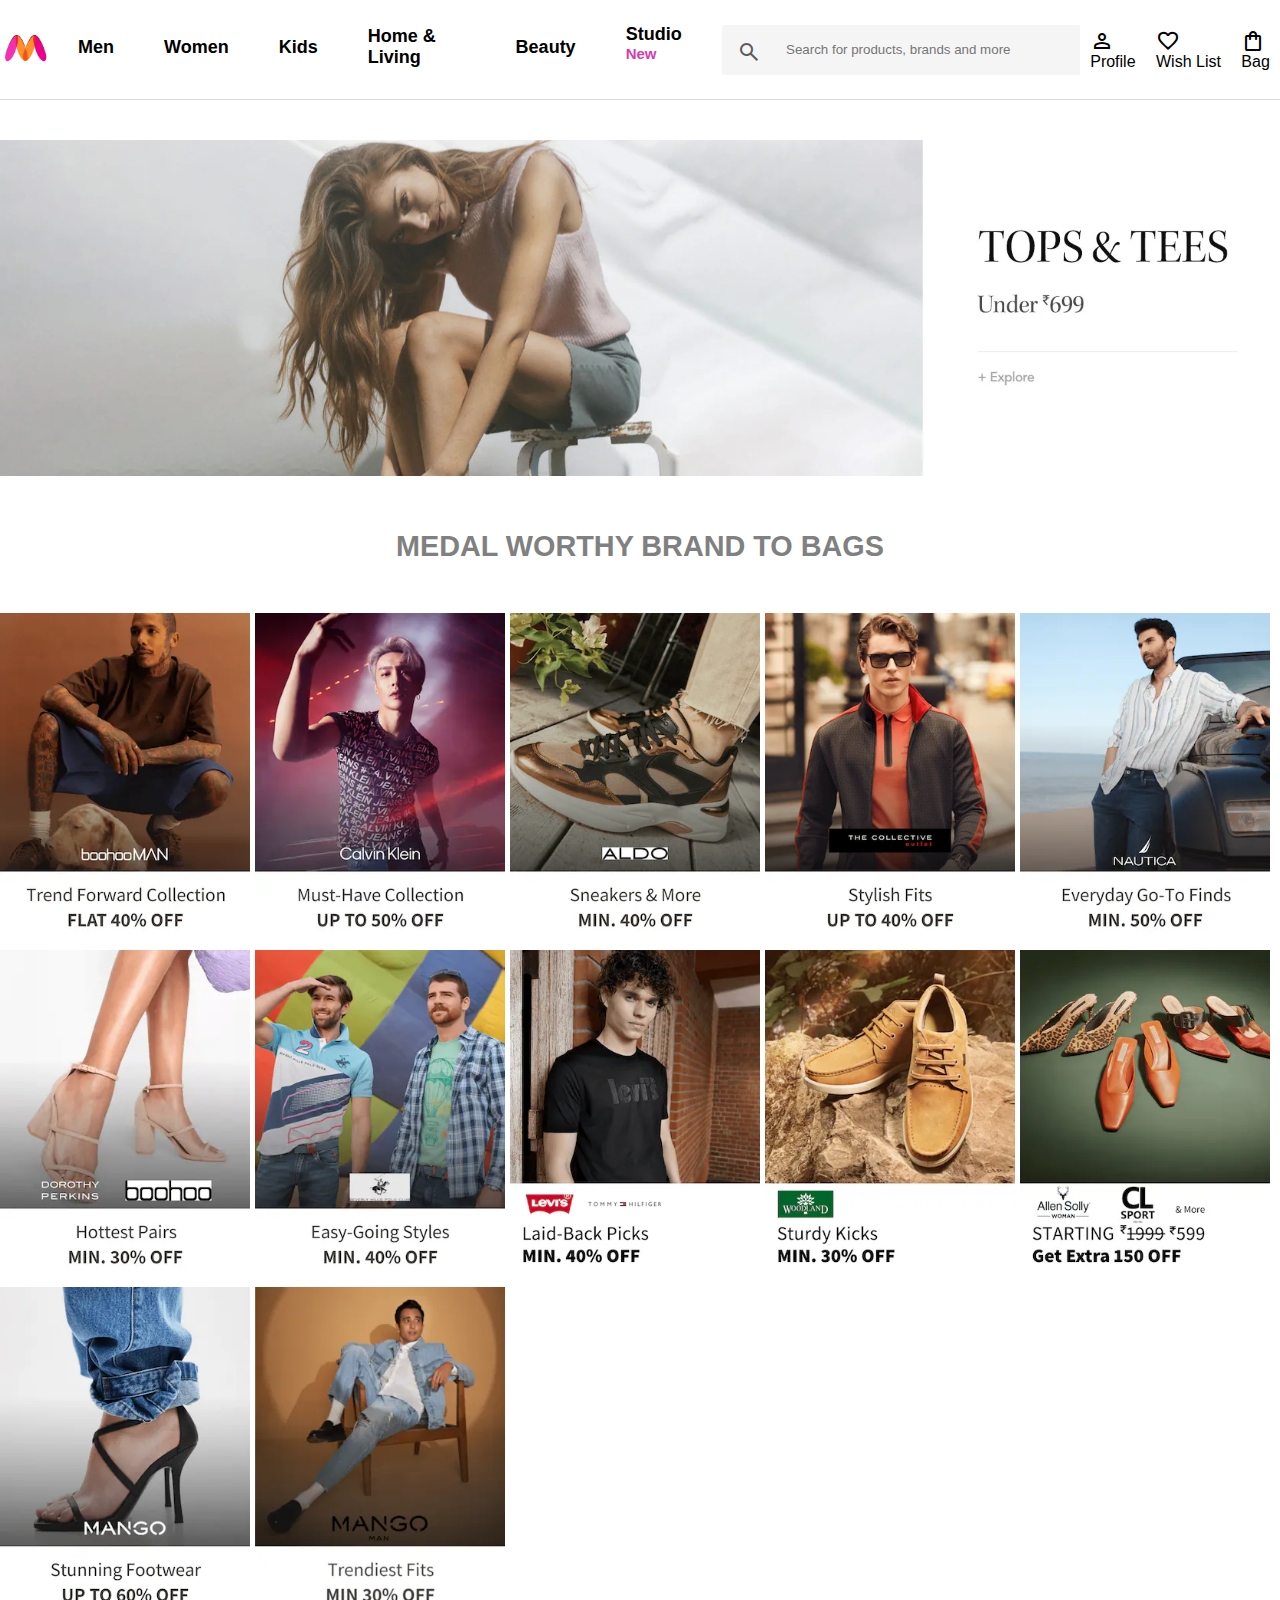
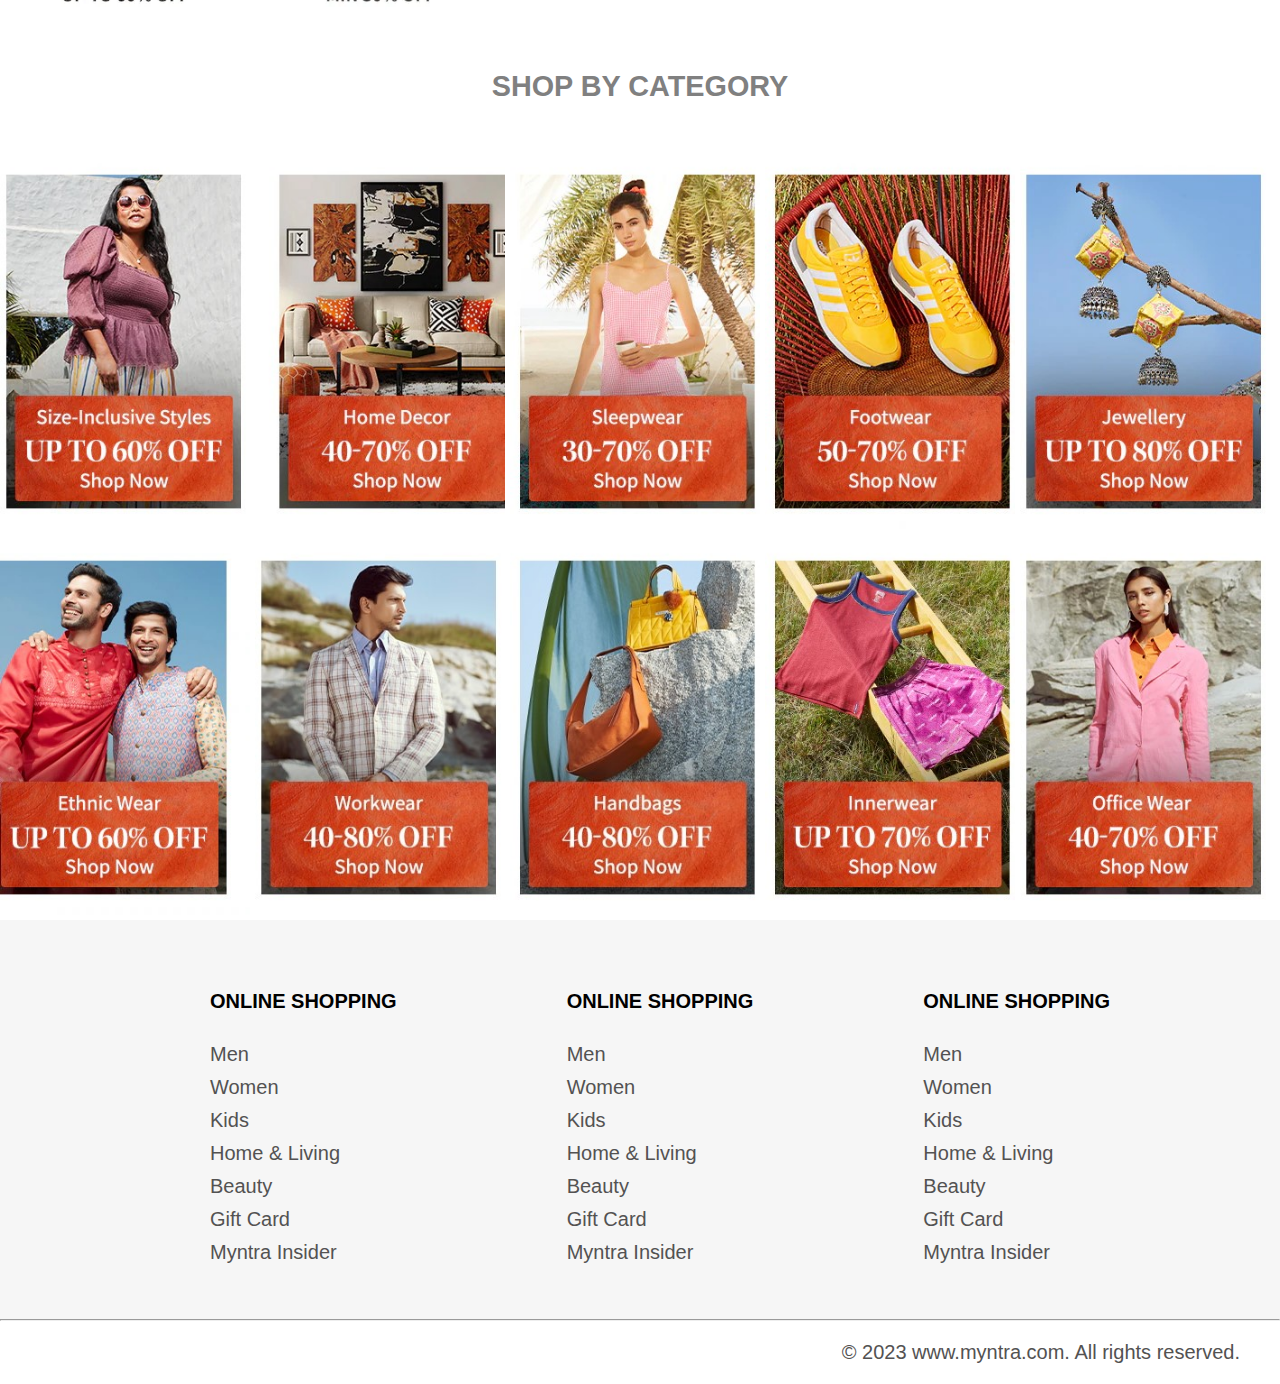
==== index.html @ 28cb2de8 "File is renamed" ====
<!DOCTYPE html>
<html lang="en">
<head>
  <meta charset="UTF-8">
  <meta http-equiv="X-UA-Compatible" content="IE=edge">
  <meta name="viewport" content="width=device-width, initial-scale=1.0">
  <link rel="stylesheet" href="./Myntra.css">
  <link rel="stylesheet" href="https://fonts.googleapis.com/css2?family=Material+Symbols+Outlined:opsz,wght,FILL,GRAD@20..48,100..700,0..1,-50..200" />
  <title>Myntra Clone</title>
</head>
<body>
<header>
  <div class="logo-container">
    <a href="/"><img class="myntra-logo" src="/images/myntra_logo.webp" alt="Myntra"></a>
  </div>
  <nav class="nav-bar">
    <a href="">Men</a>
    <a href="">Women</a>
    <a href="">Kids</a>
    <a href="">Home & Living</a>
    <a href="">Beauty</a>
    <a href="">Studio <sup>New</sup></a>
  </nav>
  <div class="search-bar">
    <span class="material-symbols-outlined search-icon">search</span>
    <input class="search-input" placeholder="Search for products, brands and more">
  </div>
  <div class="action-bar">
    <div class="action-bar-container">
      <span class="action-icon material-symbols-outlined">person</span>
      <span class="action-name">Profile</span>
    </div>
    <div class="action-bar-container">
      <span class="action-icon material-symbols-outlined">favorite</span>
      <span class="action-name">Wish List</span>
    </div>
    <div class="action-bar-container">
      <span class=" action-icon material-symbols-outlined">shopping_bag</span>
      <span class="action-name">Bag</span>

    </div>
  </div>
</header>
<main>
  <div class="banner-container">
    <img class="banner-image" src="./images/banner.jpg" alt="">
  </div>
  <div class="category-heading">medal worthy brand to bags</div>
  <div class="category-images-container">
    
    <a href=""><img class="category-image" src="/images/offers/1.png" alt=""></a>
    <a href=""><img class="category-image" src="/images/offers/2.png" alt=""></a>
    <a href=""><img class="category-image" src="/images/offers/3.png" alt=""></a>
    <a href=""><img class="category-image" src="/images/offers/4.png" alt=""></a>
    <a href=""><img class="category-image" src="/images/offers/5.png" alt=""></a>
    <a href=""><img class="category-image" src="/images/offers/6.png" alt=""></a>
    <a href=""><img class="category-image" src="/images/offers/7.png" alt=""></a>
    <a href=""><img class="category-image" src="/images/offers/8.png" alt=""></a>
    <a href=""><img class="category-image" src="/images/offers/9.png" alt=""></a>
    <a href=""><img class="category-image" src="/images/offers/10.png" alt=""></a>
    <a href=""><img class="category-image" src="/images/offers/11.png" alt=""></a>
    <a href=""><img class="category-image" src="/images/offers/12.png" alt=""></a>
  </div>
  <div class="category-heading">SHOP BY CATEGORY</div>
  <div class="offer-images-container">
    
    <a href=""><img class="offer-image" src="/images/categories/1.jpg" alt=""></a>
    <a href=""><img class="offer-image" src="/images/categories/2.jpg" alt=""></a>
    <a href=""><img class="offer-image" src="/images/categories/3.jpg" alt=""></a>
    <a href=""><img class="offer-image" src="/images/categories/4.jpg" alt=""></a>
    <a href=""><img class="offer-image" src="/images/categories/5.jpg" alt=""></a>
    <a href=""><img class="offer-image" src="/images/categories/6.jpg" alt=""></a>
    <a href=""><img class="offer-image" src="/images/categories/7.jpg" alt=""></a>
    <a href=""><img class="offer-image" src="/images/categories/8.jpg" alt=""></a>
    <a href=""><img class="offer-image" src="/images/categories/9.jpg" alt=""></a>
    <a href=""><img class="offer-image" src="/images/categories/10.jpg" alt=""></a>
  </div>
</main>
<footer>
  <div class="footer-container">
    <div class="footer-col">
      <h3 class="footer-heading">Online Shopping</h3>
      <a href="">Men</a>
      <a href="">Women</a>
      <a href="">Kids</a>
      <a href="">Home & Living</a>
      <a href="">Beauty</a>
      <a href="">Gift Card</a>
      <a href="">Myntra Insider</a>
    </div>
    <div class="footer-col">
      <h3 class="footer-heading">Online Shopping</h3>
      <a href="">Men</a>
      <a href="">Women</a>
      <a href="">Kids</a>
      <a href="">Home & Living</a>
      <a href="">Beauty</a>
      <a href="">Gift Card</a>
      <a href="">Myntra Insider</a>
    </div>
    <div class="footer-col">
      <h3 class="footer-heading">Online Shopping</h3>
      <a href="">Men</a>
      <a href="">Women</a>
      <a href="">Kids</a>
      <a href="">Home & Living</a>
      <a href="">Beauty</a>
      <a href="">Gift Card</a>
      <a href="">Myntra Insider</a>
    </div>
  </div>
  <hr>
  <p class="copy-right-message">&copy 2023 www.myntra.com. All rights reserved.</p>
</footer>
  
  
</body>
</html>
---- Myntra.css ----
*{
  padding: 0;
  margin: 0;
  box-sizing: border-box;
  font-family: Assistant, -apple-system, BlinkMacSystemFont, Segoe UI, Roboto, Helvetica, Arial, sans-serif;
}
header{
  width:100% ;
  height: 100px;
  background-color: #ffffffff;
  display: flex;
  align-items: center;
  justify-content: space-around;
  border-bottom: 1px solid rgb(220, 217, 217);
}
.myntra-logo{
  width: 53px;
  height: 36px;
}
.nav-bar{
  display: flex;
  min-width: 500px;
  align-items: center;
  justify-content: space-between;
}

.nav-bar a{
  text-decoration: none;
  color: #000;
  font-weight: 600;
  font-size: 18px;
  padding: 34px 25px;
  border-bottom: 5px solid rgb(255, 255, 255);
}
.nav-bar a:hover{
  border-bottom: 5px solid rgb(216, 59, 177);
}
.nav-bar a sup{
  color: rgb(216, 59, 177);
  font-weight: 700;
}
.search-bar{
  width: 30%;
  min-width: 200px;
  display: flex;
  align-items: center;
  background-color:rgb(245, 245, 245);
  border-radius: 2px;
}
.search-bar:focus{
  border: 1px solid grey;
}
.search-icon{
  height: 20px;
  margin: 15px;
  background-color:rgb(245, 245, 245);
  color: rgb(93, 92, 92);
  font-size: 20px;
}
.search-input{
  flex-grow: 1;
  padding: 10px;
  border: none;
  background-color:rgb(245, 245, 245);
  
}
.search-input:focus{
  outline: none;

}
.action-bar{
  display: flex;
  justify-content: space-around;
  min-width: 200px;
  
}
.action-bar-container{
  display: flex;
  flex-direction: column;
  
}
/*************** Main section styling***********/
.banner-container{
  margin: 40px 0px;
}
.banner-image{
  width: 100%;
  background-size: cover;
}
.category-heading{
  color: grey;
  font-size: 1.8em;
  font-weight: 700;
  margin: 50px;
  text-align: center;
  max-height: 5em;
  text-transform: uppercase;
}
.category-images-container{
  display: flex;
  flex-wrap: wrap;
  gap:5px;
}
.category-image{
  width:250px;
}
.offer-images-container{
  display: flex;
  flex-wrap: wrap;
  gap:5px;
}
.offer-image{
  width:250px;
}
/*     footer styling    */
.footer-container{
  display: flex;
  justify-content: space-evenly;
  padding: 20px 0px 0px 40px;
  background-color: rgb(246, 246, 246);
}
.footer-heading{
  text-transform: uppercase;
  font-weight: 700;
  font-size: 20px;
  padding-bottom:25px ;
}
.footer-col{
  display: flex;
  flex-direction: column;
  padding: 50px 0px;
  flex-wrap: wrap;
}
.footer-col a{
  text-decoration: none;
  font-size: 20px;
  color: rgb(83, 82, 82);
  padding: 5px 0px;
}
.copy-right-message{
  color: rgb(83, 82, 82);
  font-size: 20px;
  padding: 20px 0px;
  margin-right: 40px;
  text-align: end;
  

}
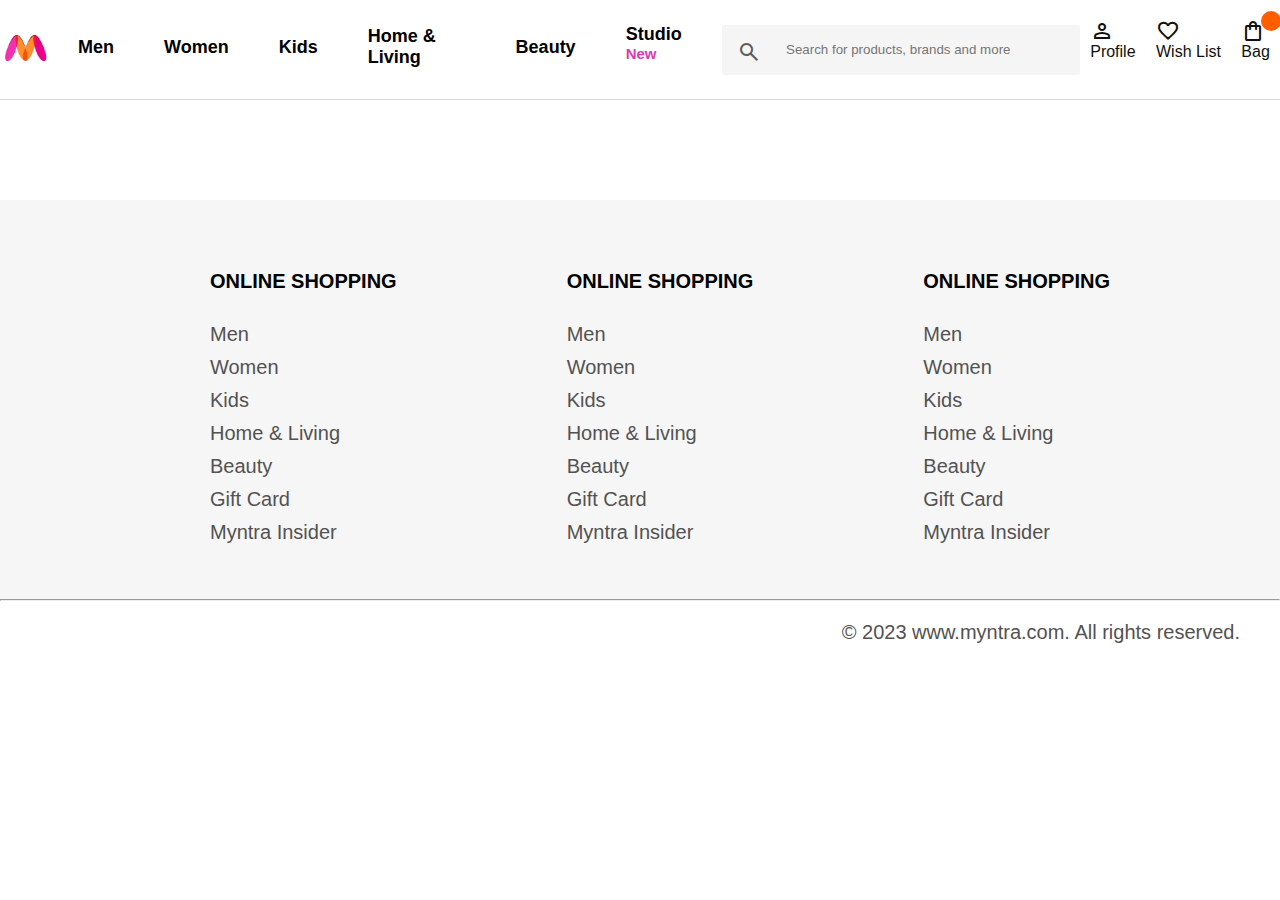
==== commit 1c6f3938: "js  is added to myntra project" ====
--- a/index.html
+++ b/index.html
@@ -4,14 +4,14 @@
   <meta charset="UTF-8">
   <meta http-equiv="X-UA-Compatible" content="IE=edge">
   <meta name="viewport" content="width=device-width, initial-scale=1.0">
-  <link rel="stylesheet" href="./Myntra.css">
+  <link rel="stylesheet" href="./css/style.css">
   <link rel="stylesheet" href="https://fonts.googleapis.com/css2?family=Material+Symbols+Outlined:opsz,wght,FILL,GRAD@20..48,100..700,0..1,-50..200" />
   <title>Myntra Clone</title>
 </head>
 <body>
 <header>
   <div class="logo-container">
-    <a href="/"><img class="myntra-logo" src="/images/myntra_logo.webp" alt="Myntra"></a>
+    <a href="/"><img class="myntra-logo" src="./images/myntra_logo.webp" alt="Myntra"></a>
   </div>
   <nav class="nav-bar">
     <a href="">Men</a>
@@ -34,47 +34,15 @@
       <span class="action-icon material-symbols-outlined">favorite</span>
       <span class="action-name">Wish List</span>
     </div>
-    <div class="action-bar-container">
+    <a class="action-bar-container" href="./pages/cart.html">
       <span class=" action-icon material-symbols-outlined">shopping_bag</span>
       <span class="action-name">Bag</span>
-
-    </div>
+      <span class="cart-item-count"></span>
+    </a>
   </div>
 </header>
 <main>
-  <div class="banner-container">
-    <img class="banner-image" src="./images/banner.jpg" alt="">
-  </div>
-  <div class="category-heading">medal worthy brand to bags</div>
-  <div class="category-images-container">
-    
-    <a href=""><img class="category-image" src="/images/offers/1.png" alt=""></a>
-    <a href=""><img class="category-image" src="/images/offers/2.png" alt=""></a>
-    <a href=""><img class="category-image" src="/images/offers/3.png" alt=""></a>
-    <a href=""><img class="category-image" src="/images/offers/4.png" alt=""></a>
-    <a href=""><img class="category-image" src="/images/offers/5.png" alt=""></a>
-    <a href=""><img class="category-image" src="/images/offers/6.png" alt=""></a>
-    <a href=""><img class="category-image" src="/images/offers/7.png" alt=""></a>
-    <a href=""><img class="category-image" src="/images/offers/8.png" alt=""></a>
-    <a href=""><img class="category-image" src="/images/offers/9.png" alt=""></a>
-    <a href=""><img class="category-image" src="/images/offers/10.png" alt=""></a>
-    <a href=""><img class="category-image" src="/images/offers/11.png" alt=""></a>
-    <a href=""><img class="category-image" src="/images/offers/12.png" alt=""></a>
-  </div>
-  <div class="category-heading">SHOP BY CATEGORY</div>
-  <div class="offer-images-container">
-    
-    <a href=""><img class="offer-image" src="/images/categories/1.jpg" alt=""></a>
-    <a href=""><img class="offer-image" src="/images/categories/2.jpg" alt=""></a>
-    <a href=""><img class="offer-image" src="/images/categories/3.jpg" alt=""></a>
-    <a href=""><img class="offer-image" src="/images/categories/4.jpg" alt=""></a>
-    <a href=""><img class="offer-image" src="/images/categories/5.jpg" alt=""></a>
-    <a href=""><img class="offer-image" src="/images/categories/6.jpg" alt=""></a>
-    <a href=""><img class="offer-image" src="/images/categories/7.jpg" alt=""></a>
-    <a href=""><img class="offer-image" src="/images/categories/8.jpg" alt=""></a>
-    <a href=""><img class="offer-image" src="/images/categories/9.jpg" alt=""></a>
-    <a href=""><img class="offer-image" src="/images/categories/10.jpg" alt=""></a>
-  </div>
+  <div class="items-main-container"></div>
 </main>
 <footer>
   <div class="footer-container">
@@ -112,7 +80,7 @@
   <hr>
   <p class="copy-right-message">&copy 2023 www.myntra.com. All rights reserved.</p>
 </footer>
-  
-  
+  <script src="./Scripts/items.js"></script>
+  <script src="./Scripts/script.js"></script>
 </body>
 </html>--- a/css/style.css
+++ b/css/style.css
@@ -0,0 +1,227 @@
+*{
+  padding: 0;
+  margin: 0;
+  box-sizing: border-box;
+  font-family: Assistant, -apple-system, BlinkMacSystemFont, Segoe UI, Roboto, Helvetica, Arial, sans-serif;
+}
+header{
+  width:100% ;
+  height: 100px;
+  background-color: #ffffffff;
+  display: flex;
+  align-items: center;
+  justify-content: space-around;
+  border-bottom: 1px solid rgb(220, 217, 217);
+}
+.myntra-logo{
+  width: 53px;
+  height: 36px;
+}
+.nav-bar{
+  display: flex;
+  min-width: 500px;
+  align-items: center;
+  justify-content: space-between;
+}
+
+.nav-bar a{
+  text-decoration: none;
+  color: #000;
+  font-weight: 600;
+  font-size: 18px;
+  padding: 34px 25px;
+  border-bottom: 5px solid rgb(255, 255, 255);
+}
+.nav-bar a:hover{
+  border-bottom: 5px solid rgb(216, 59, 177);
+}
+.nav-bar a sup{
+  color: rgb(216, 59, 177);
+  font-weight: 700;
+}
+.search-bar{
+  width: 30%;
+  min-width: 200px;
+  display: flex;
+  align-items: center;
+  background-color:rgb(245, 245, 245);
+  border-radius: 2px;
+}
+.search-bar:focus{
+  border: 1px solid grey;
+}
+.search-icon{
+  height: 20px;
+  margin: 15px;
+  background-color:rgb(245, 245, 245);
+  color: rgb(93, 92, 92);
+  font-size: 20px;
+}
+.search-input{
+  flex-grow: 1;
+  padding: 10px;
+  border: none;
+  background-color:rgb(245, 245, 245);
+  
+}
+.search-input:focus{
+  outline: none;
+
+}
+.action-bar{
+  display: flex;
+  justify-content: space-around;
+  min-width: 200px;
+  
+}
+.action-bar-container{
+  display: flex;
+  flex-direction: column;
+  text-decoration: none;
+  color: rgb(17, 16, 16);
+  
+}
+.cart-item-count{
+  background-color: rgb(255, 94, 0);
+  color: white;
+  width: 20px;
+  height: 20px;
+  padding:10px;
+  border-radius: 50%;
+  display: flex;
+  justify-content: center;
+  align-items: center;
+  flex-wrap: nowrap;
+  line-height: 18px;
+  font-size: 12px;
+  font-weight: 700;
+  position: relative;
+  top:-50px;
+  left: 20px;
+  cursor: pointer;
+}
+/* ************** static Main section styling**********
+.banner-container{
+  margin: 40px 0px;
+}
+.banner-image{
+  width: 100%;
+  background-size: cover;
+}
+.category-heading{
+  color: grey;
+  font-size: 1.8em;
+  font-weight: 700;
+  margin: 50px;
+  text-align: center;
+  max-height: 5em;
+  text-transform: uppercase;
+}
+.category-images-container{
+  display: flex;
+  flex-wrap: wrap;
+  gap:5px;
+}
+.category-image{
+  width:250px;
+}
+.offer-images-container{
+  display: flex;
+  flex-wrap: wrap;
+  gap:5px;
+}
+.offer-image{
+  width:250px;
+} */
+/*     footer styling    */
+/******** Styling Functional main section  *******/
+.items-main-container{
+  display: flex;
+  justify-content: space-evenly;
+  width: 80%;
+  margin: 50px 10%;
+  flex-wrap: wrap;
+  gap: 20px;
+}
+.item-container{
+  width: 200px;
+}
+.item-image{
+  width:100%;
+}
+.rating{
+  color: black;
+  font-weight: 700;
+  margin-bottom:10px;
+}
+.brand-name{
+  font-weight: 600;
+  font-size:18px;
+  margin-bottom: 5px;
+  text-overflow: ellipsis;
+  white-space: nowrap;
+}
+.item-name{
+  font-size: 14px;
+  margin-bottom: 10px;
+}
+.current-price{
+  font-weight: 900;
+  font-size: 16px;
+}
+.original-price{
+  font-size: 15px;
+  color: rgb(82, 82, 82);
+  text-decoration: line-through;
+  margin-inline: 5px;
+}
+.discount{
+  font-size: 14px;
+  color: rgb(240, 117, 10);
+}
+.add-to-bag-btn{
+  width: 100%;
+  padding: 10px;
+  margin:  10px 0px 30px 0px;
+  border-radius: 5px;
+  background-color: rgb(76, 196, 128);
+  border: none;
+  font-size: 18px;
+  font-weight: 400;
+  color: white;
+  cursor: pointer;
+}
+
+
+/*------------Styling footer section---------------*/
+.footer-container{
+  display: flex;
+  justify-content: space-evenly;
+  padding: 20px 0px 0px 40px;
+  background-color: rgb(246, 246, 246);
+}
+.footer-heading{
+  text-transform: uppercase;
+  font-weight: 700;
+  font-size: 20px;
+  padding-bottom:25px ;
+}
+.footer-col{
+  display: flex;
+  flex-direction: column;
+  padding: 50px 0px;
+  flex-wrap: wrap;
+}
+.footer-col a{
+  text-decoration: none;
+  font-size: 20px;
+  color: rgb(83, 82, 82);
+  padding: 5px 0px;
+}
+.copy-right-message{
+  color: rgb(83, 82, 82);
+  font-size: 20px;
+  padding: 20px 0px;
+  margin-right: 40px;
+  text-align: end;
+}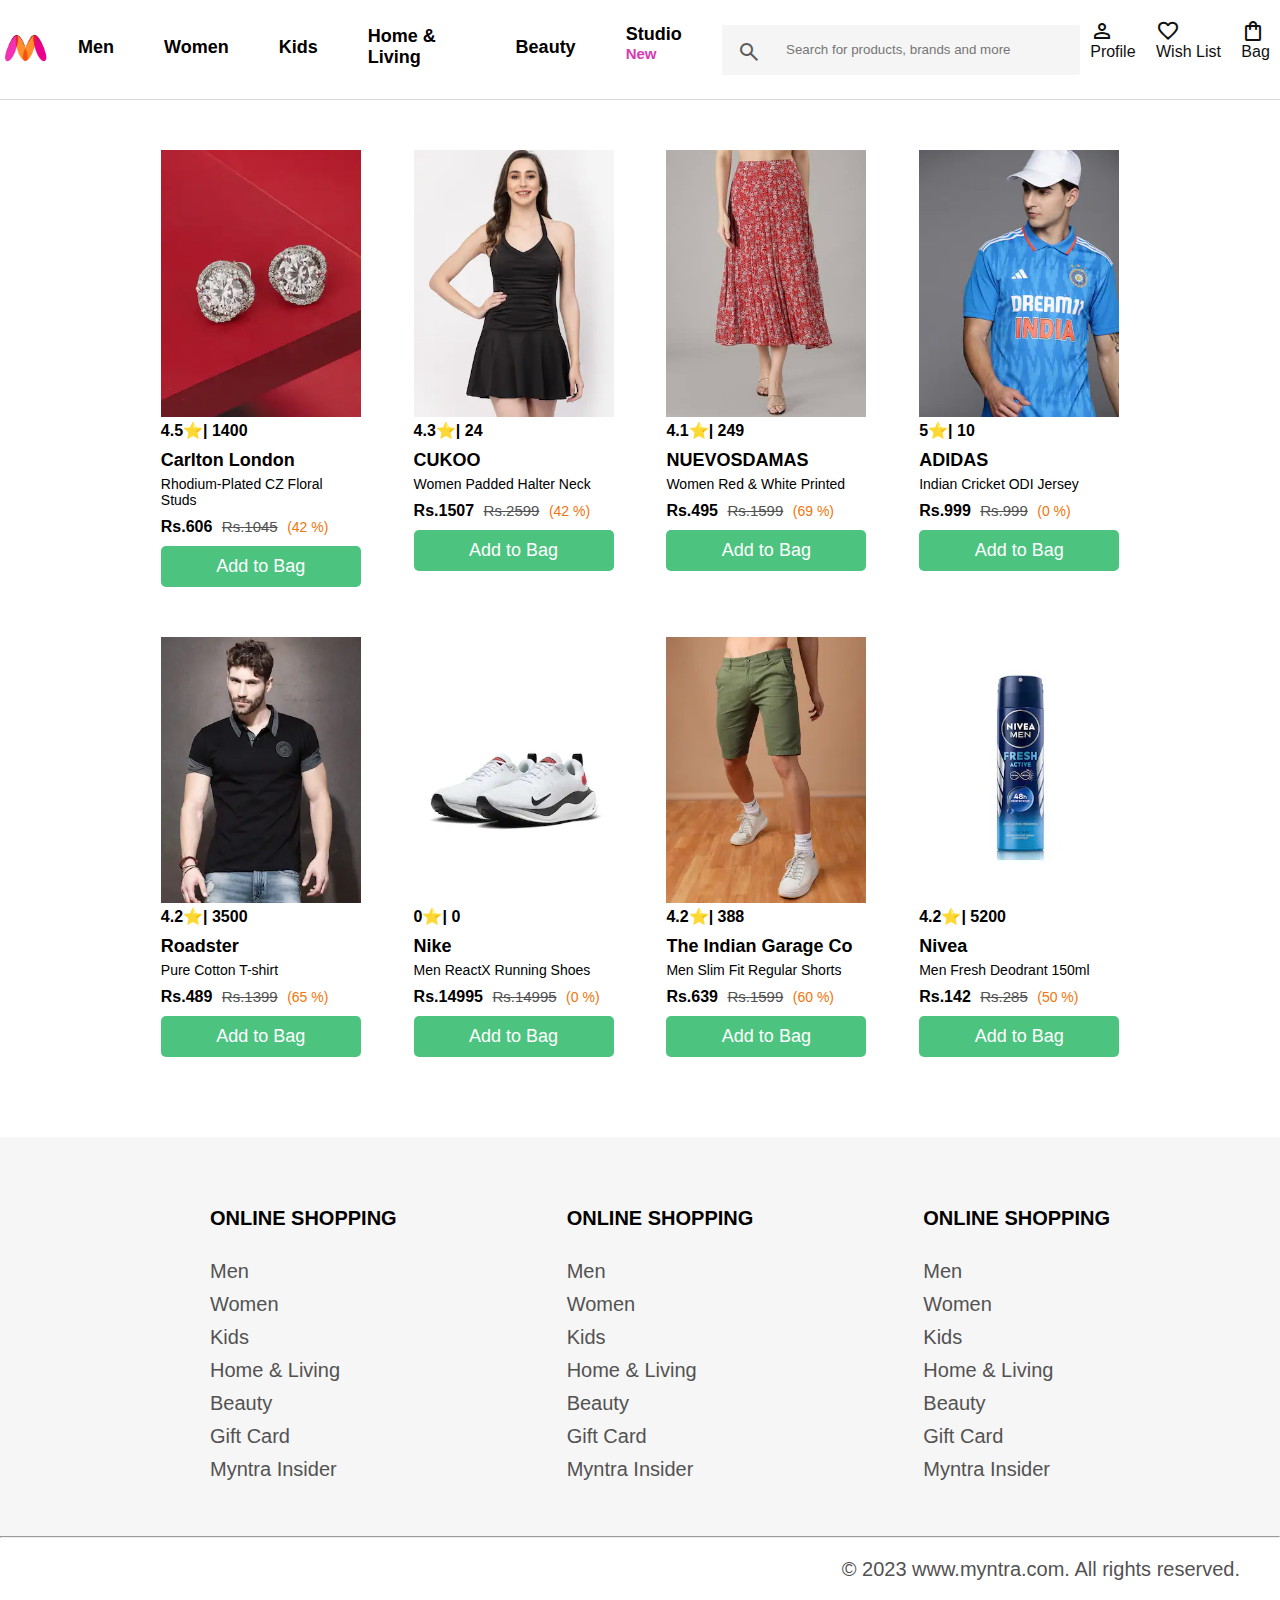
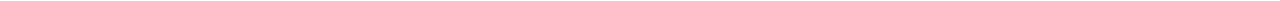
==== commit 75b96364: "Update index.html" ====
--- a/index.html
+++ b/index.html
@@ -80,7 +80,7 @@
   <hr>
   <p class="copy-right-message">&copy 2023 www.myntra.com. All rights reserved.</p>
 </footer>
-  <script src="./Scripts/items.js"></script>
-  <script src="./Scripts/script.js"></script>
+  <script src="./scripts/items.js"></script>
+  <script src="./scripts/script.js"></script>
 </body>
 </html>